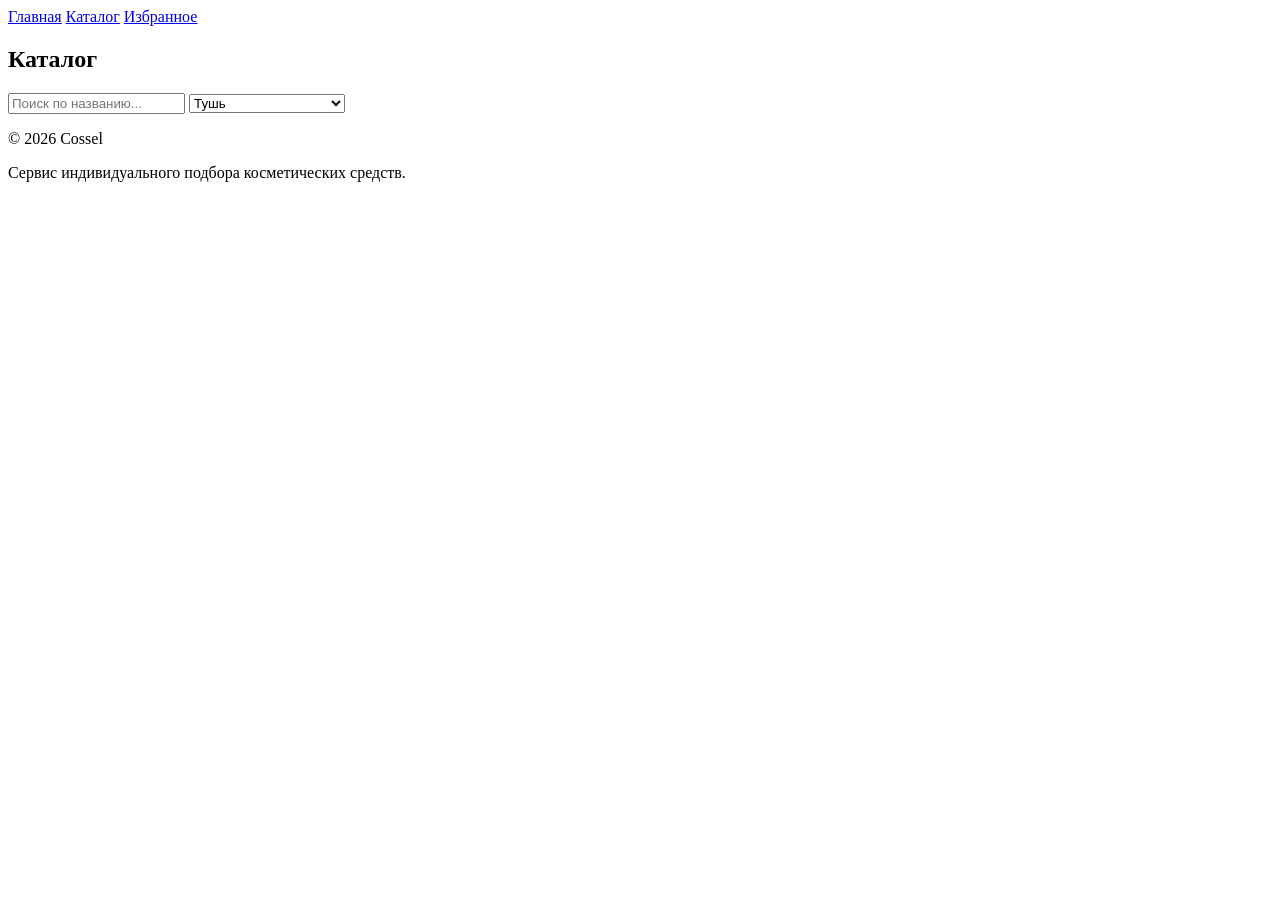
==== pages/catalog.html @ 328da93a "HTML каталог" ====
<!doctype html>
<html lang="ru">
  <head>
    <meta charset="UTF-8" />
    <meta name="viewport" content="width=device-width, initial-scale=1.0" />
    <title>Cossel | Каталог</title>
    <link rel="stylesheet" href="../css/style.css" />
  </head>
  <body>
    <header>
      <nav>
        <a href="../index.html">Главная</a>
        <a href="catalog.html">Каталог</a>
        <a href="favorites.html">Избранное</a>
      </nav>
    </header>
    <main>
      <section class="catalog-section">
        <h1>Каталог</h1>

        <!-- Фильтры -->
        <div class="filters">
          <input type="text" id="search" placeholder="Поиск по названию..." />

          <select id="filterCategory">
            <optgroup label="Глаза">
              <option value="Тушь">Тушь</option>
              <option value="Тени для век">Палетка теней</option>
              <option value="Подводка">Подводка</option>
              <option value="Глиттер">Карандаш для глаз</option>
            </optgroup>

            <optgroup label="Лицо">
              <option value="Тональный крем">Тональный крем</option>
              <option value="Пудра">Пудра</option>
              <option value="Консилер">Консилер</option>
              <option value="Румяна">Румяна</option>
              <option value="Хайлайтер">Хайлайтер</option>
              <option value="Глиттер">Праймер</option>
              <option value="Глиттер">Бронзер</option>
            </optgroup>

            <optgroup label="Губы">
              <option value="Помада">Помада</option>
              <option value="Блеск для губ">Блеск для губ</option>
              <option value="Карандаш для губ">Карандаш для губ</option>
              <option value="Карандаш для губ">Тинт</option>
            </optgroup>
          </select>
        </div>

        <!-- Каталог (JS заполнит карточками) -->
        <div id="catalog" class="catalog-grid">
          <!-- Карточки товаров -->
        </div>

        <!-- Сообщение, если ничего не найдено -->
        <div id="catalogEmpty" class="empty-message" style="display: none">
          <p>По вашему запросу ничего не найдено.</p>
        </div>
      </section>
    </main>
    <footer>
      <p>© 2026 Cossel</p>
      <p>Сервис индивидуального подбора косметических средств.</p>
    </footer>
    <script src="../js/main.js"></script>
  </body>
</html>
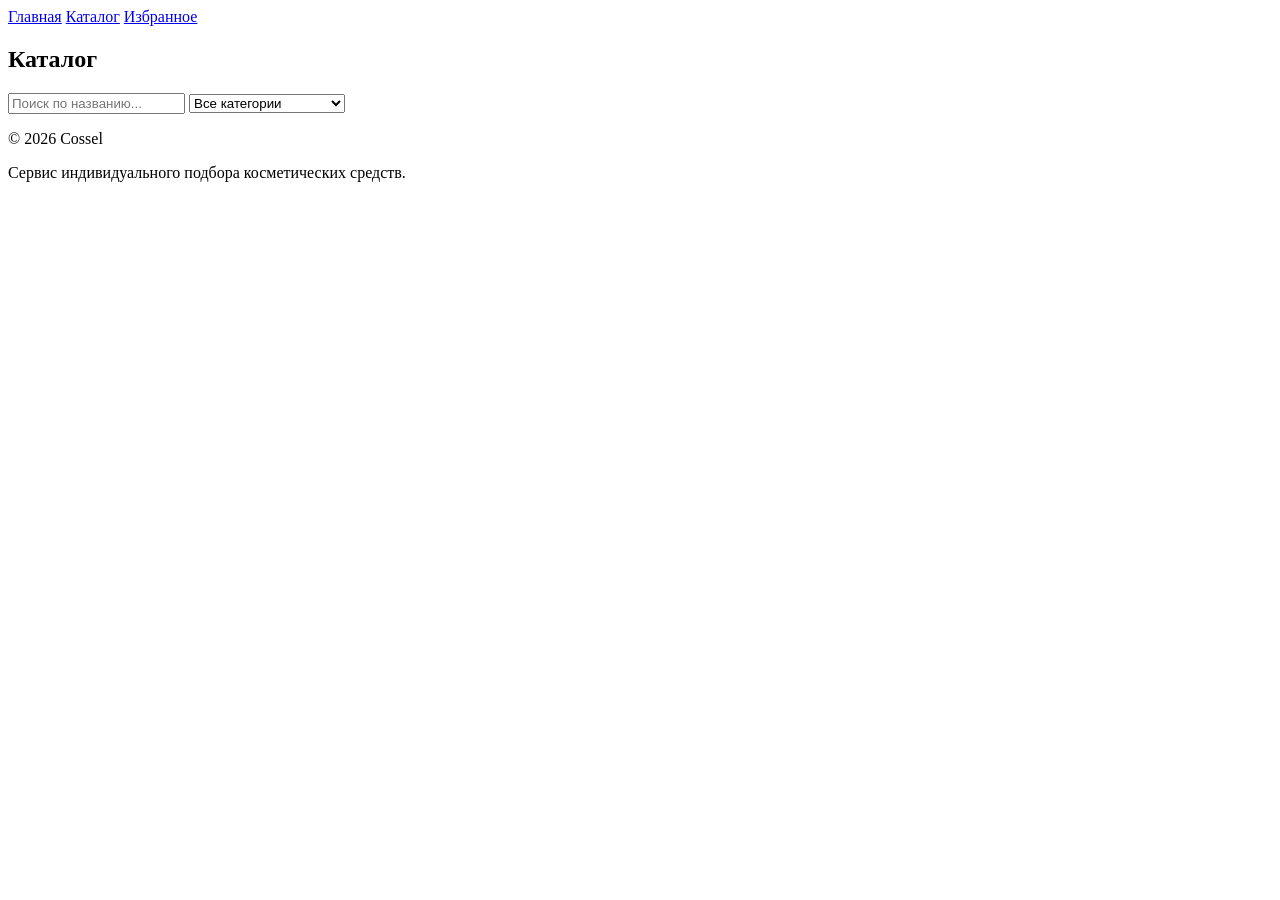
==== commit 88e64290: "HTML небольшие исправления всех страниц" ====
--- a/pages/catalog.html
+++ b/pages/catalog.html
@@ -23,11 +23,12 @@
           <input type="text" id="search" placeholder="Поиск по названию..." />
 
           <select id="filterCategory">
+            <option value="">Все категории</option>
             <optgroup label="Глаза">
               <option value="Тушь">Тушь</option>
-              <option value="Тени для век">Палетка теней</option>
+              <option value="Палетка теней">Палетка теней</option>
               <option value="Подводка">Подводка</option>
-              <option value="Глиттер">Карандаш для глаз</option>
+              <option value="Карандаш для глаз">Карандаш для глаз</option>
             </optgroup>
 
             <optgroup label="Лицо">
@@ -36,15 +37,15 @@
               <option value="Консилер">Консилер</option>
               <option value="Румяна">Румяна</option>
               <option value="Хайлайтер">Хайлайтер</option>
-              <option value="Глиттер">Праймер</option>
-              <option value="Глиттер">Бронзер</option>
+              <option value="Праймер">Праймер</option>
+              <option value="Бронзер">Бронзер</option>
             </optgroup>
 
             <optgroup label="Губы">
               <option value="Помада">Помада</option>
               <option value="Блеск для губ">Блеск для губ</option>
               <option value="Карандаш для губ">Карандаш для губ</option>
-              <option value="Карандаш для губ">Тинт</option>
+              <option value="Тинт">Тинт</option>
             </optgroup>
           </select>
         </div>
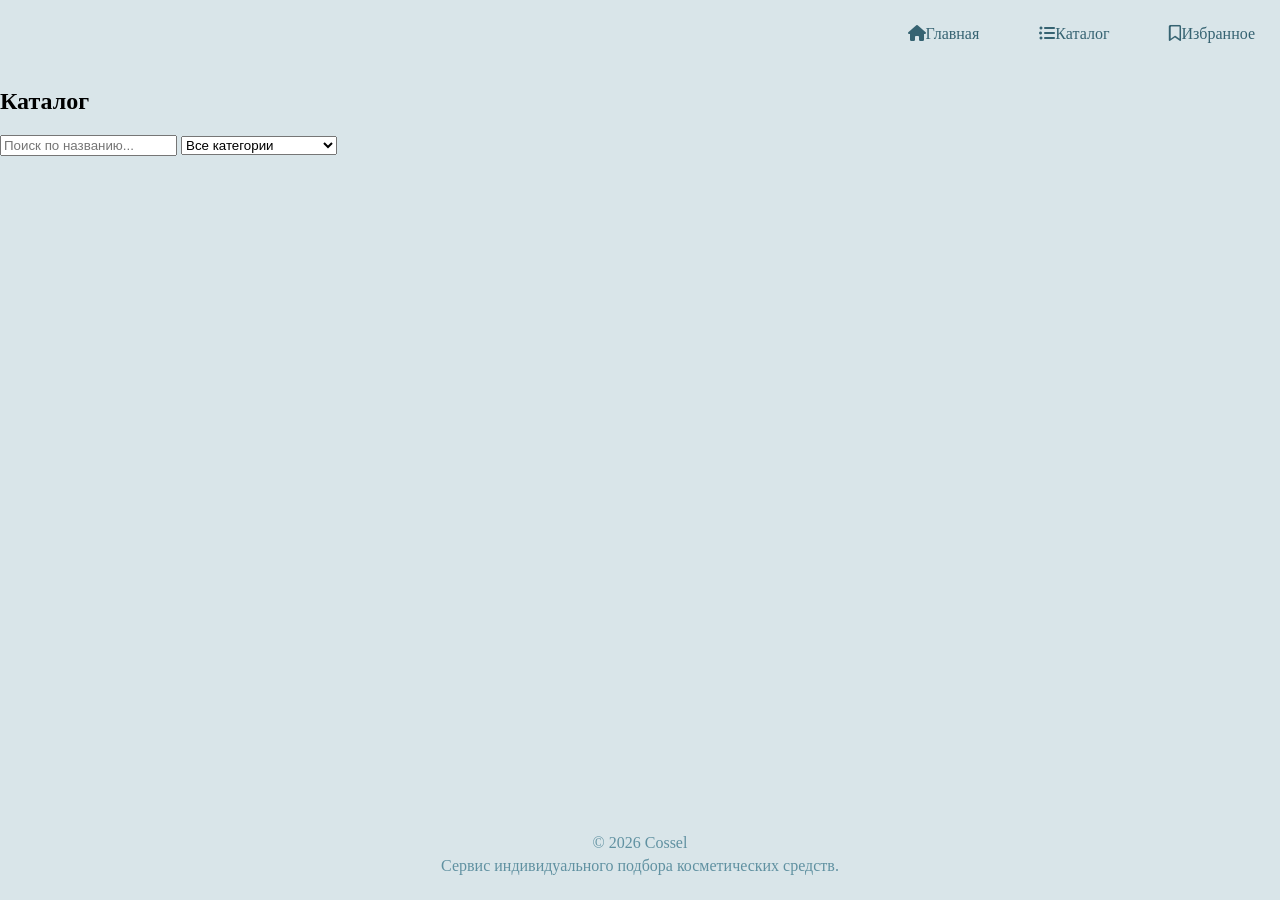
==== commit fd96ca8f: "CSS добавление цветов на главной" ====
--- a/pages/catalog.html
+++ b/pages/catalog.html
@@ -5,13 +5,15 @@
     <meta name="viewport" content="width=device-width, initial-scale=1.0" />
     <title>Cossel | Каталог</title>
     <link rel="stylesheet" href="../css/style.css" />
+    <link rel="stylesheet" href="https://cdnjs.cloudflare.com/ajax/libs/font-awesome/6.5.2/css/all.min.css"
+    />
   </head>
   <body>
     <header>
       <nav>
-        <a href="../index.html">Главная</a>
-        <a href="catalog.html">Каталог</a>
-        <a href="favorites.html">Избранное</a>
+        <a href="../index.html"><i class="fa-solid fa-house"></i>Главная</a>
+        <a href="catalog.html"><i class="fa-solid fa-list-ul"></i>Каталог</a>
+        <a href="favorites.html"><i class="fa-regular fa-bookmark"></i>Избранное</a>
       </nav>
     </header>
     <main>
--- a/css/style.css
+++ b/css/style.css
@@ -0,0 +1,71 @@
+body {
+    background-color: #d9e5e9;
+    margin: 0;
+    min-height: 100vh;
+    display: flex;
+    flex-direction: column;
+}
+main {
+    flex: 1;
+}
+footer {
+    text-align: center;
+    margin-bottom: 20px;
+}
+footer p {
+    margin: 5px 0;
+    color: #6091a1;
+}
+nav {
+    display: flex;
+    justify-content: flex-end;
+    gap: 60px;
+    padding: 25px;
+}
+nav a {
+    text-decoration: none;
+    color: #366372;
+}
+.mainpage {
+    color: #366372;
+    font-family: Georgia, serif;
+    text-align: center;
+}
+.mainpage h1 {
+    font-family: "Petit Formal Script", cursive;
+    font-weight: 400;
+    font-size: 100px;
+    margin-bottom: 60px;
+    color: #1e4b5a;
+}
+.maintext {
+    font-size: 30px;
+    margin: 5px 0;
+}
+.mainpage label {
+    display: block;
+    margin-top: 60px;
+    font-size: 30px;
+}
+#userName {
+    width: 300px;
+    padding: 10px;
+    border-radius: 14px;
+    margin-bottom: 60px;
+}
+.mainpage input {
+    font-family: Georgia, serif;
+    font-size: 20px;
+    border: 2px solid #aa81a1;
+}
+.button-chooseproduct {
+    font-family: Georgia, serif;
+    font-size: 35px;
+    cursor: pointer;
+    padding: 30px;
+    border-radius: 14px;
+    width: 500px;
+    border-color: #aa81a1;
+    background-color: #f7e3ea;
+    color: #aa81a1;
+}
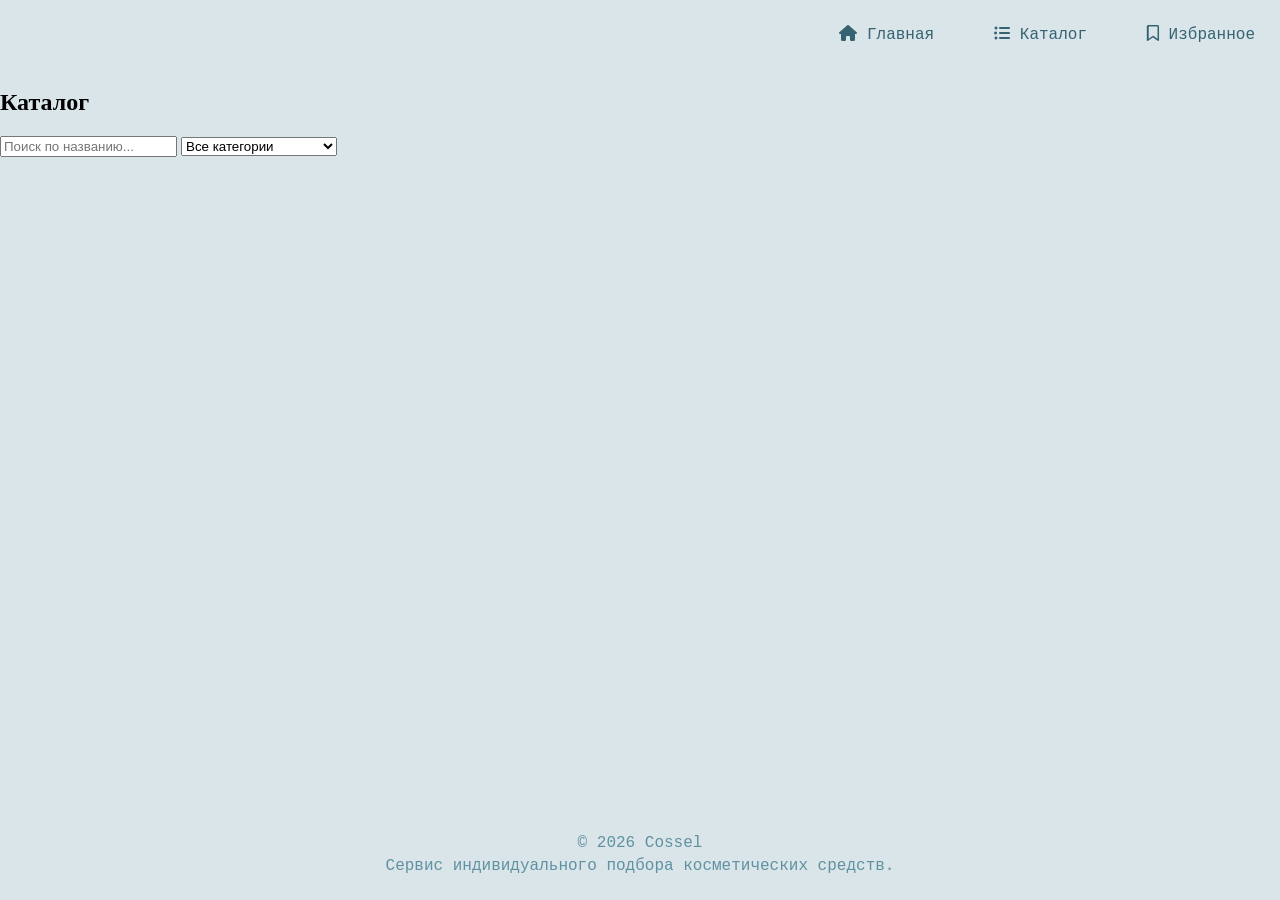
==== commit c002a440: "изменение шрифтов" ====
--- a/pages/catalog.html
+++ b/pages/catalog.html
@@ -11,9 +11,9 @@
   <body>
     <header>
       <nav>
-        <a href="../index.html"><i class="fa-solid fa-house"></i>Главная</a>
-        <a href="catalog.html"><i class="fa-solid fa-list-ul"></i>Каталог</a>
-        <a href="favorites.html"><i class="fa-regular fa-bookmark"></i>Избранное</a>
+        <a href="../index.html"><i class="fa-solid fa-house"></i> Главная</a>
+        <a href="catalog.html"><i class="fa-solid fa-list-ul"></i> Каталог</a>
+        <a href="favorites.html"><i class="fa-regular fa-bookmark"></i> Избранное</a>
       </nav>
     </header>
     <main>
--- a/css/style.css
+++ b/css/style.css
@@ -11,6 +11,7 @@
 footer {
     text-align: center;
     margin-bottom: 20px;
+    font-family: Courier New, monospace;
 }
 footer p {
     margin: 5px 0;
@@ -21,6 +22,7 @@
     justify-content: flex-end;
     gap: 60px;
     padding: 25px;
+    font-family: Courier New, monospace;
 }
 nav a {
     text-decoration: none;
@@ -28,7 +30,7 @@
 }
 .mainpage {
     color: #366372;
-    font-family: Georgia, serif;
+    font-family: Courier New, monospace;
     text-align: center;
 }
 .mainpage h1 {
@@ -54,13 +56,14 @@
     margin-bottom: 60px;
 }
 .mainpage input {
-    font-family: Georgia, serif;
+    font-family: Courier New, monospace;
     font-size: 20px;
     border: 2px solid #aa81a1;
 }
 .button-chooseproduct {
-    font-family: Georgia, serif;
+    font-family: Courier New, monospace;
     font-size: 35px;
+    font-weight: 700;
     cursor: pointer;
     padding: 30px;
     border-radius: 14px;
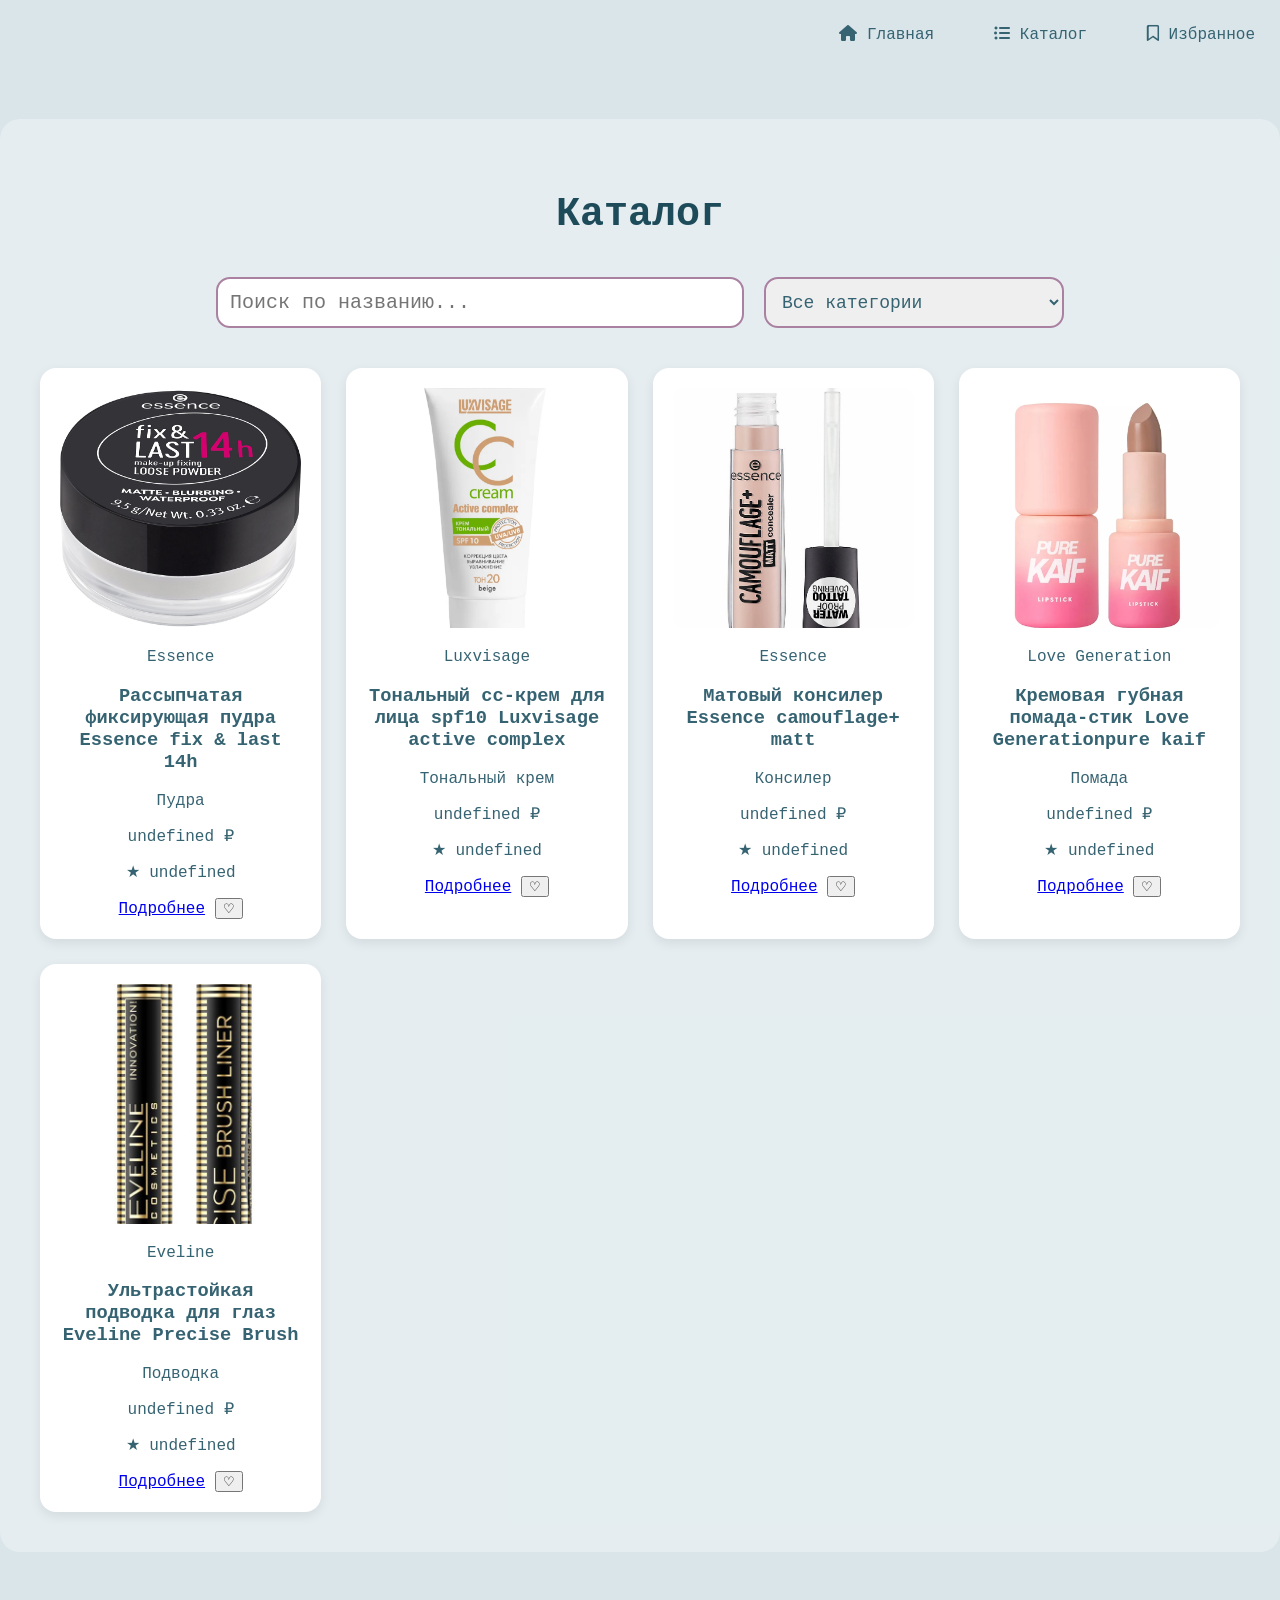
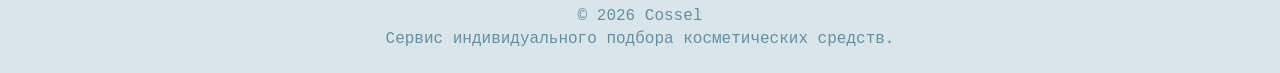
==== commit 21982e70: "javascript начало" ====
--- a/pages/catalog.html
+++ b/pages/catalog.html
@@ -67,6 +67,6 @@
       <p>© 2026 Cossel</p>
       <p>Сервис индивидуального подбора косметических средств.</p>
     </footer>
-    <script src="../js/main.js"></script>
+    <script src="../js/main.js" defer></script>
   </body>
 </html>
--- a/css/style.css
+++ b/css/style.css
@@ -4,6 +4,7 @@
     min-height: 100vh;
     display: flex;
     flex-direction: column;
+    font-family: "Courier New", monospace;
 }
 main {
     flex: 1;
@@ -11,7 +12,6 @@
 footer {
     text-align: center;
     margin-bottom: 20px;
-    font-family: Courier New, monospace;
 }
 footer p {
     margin: 5px 0;
@@ -22,7 +22,6 @@
     justify-content: flex-end;
     gap: 60px;
     padding: 25px;
-    font-family: Courier New, monospace;
 }
 nav a {
     text-decoration: none;
@@ -30,7 +29,6 @@
 }
 .mainpage {
     color: #366372;
-    font-family: Courier New, monospace;
     text-align: center;
 }
 .mainpage h1 {
@@ -39,6 +37,8 @@
     font-size: 100px;
     margin-bottom: 60px;
     color: #1e4b5a;
+    opacity: 0;
+    animation: fadeIn 1s ease forwards;
 }
 .maintext {
     font-size: 30px;
@@ -54,7 +54,7 @@
     padding: 10px;
     border-radius: 14px;
     margin-bottom: 60px;
-}
+}  
 .mainpage input {
     font-family: Courier New, monospace;
     font-size: 20px;
@@ -68,7 +68,184 @@
     padding: 30px;
     border-radius: 14px;
     width: 500px;
+    max-width: 80%;
     border-color: #aa81a1;
     background-color: #f7e3ea;
     color: #aa81a1;
+    transform: translateY(0);
+    transition: 0.3s;
+}
+@keyframes fadeIn {
+    from {
+        opacity: 0;
+        transform: translateY(20px);
+    }
+    to {
+        opacity: 1;
+        transform: translateY(0);
+    }
+}
+.maintext:first-of-type {
+    opacity: 0;
+    animation: fadeIn 1s ease forwards;
+    animation-delay: 1s;
+}
+.maintext:nth-of-type(2) {
+    opacity: 0;
+    animation: fadeIn 1s ease forwards;
+    animation-delay: 1.5s;
+}
+#quizForm {
+    max-width: 800px;
+    margin: 50px auto;
+    padding: 40px;
+    background-color: rgba(255, 255, 255, 0.3);
+    border-radius: 20px;
+    text-align: center;
+    color: #366372;
+}
+.quiz-step h2 {
+    font-size: 40px;
+    margin-bottom: 40px;
+    color: #1e4b5a;
+}
+#quizCategory {
+    width: 350px;
+    padding: 12px;
+    border-radius: 14px;
+    border: 2px solid #aa81a1;
+    font-family: Courier New, monospace;
+    font-size: 18px;
+    color: #366372;
+}
+fieldset {
+    border: 2px solid #aa81a1;
+    border-radius: 16px;
+    padding: 25px;
+    margin: 30px auto;
+    max-width: 600px;
+}
+.button-next,
+.button-prev {
+    margin: 20px 10px;
+    padding: 15px 30px;
+    border-radius: 14px;
+    border: 2px solid #aa81a1;
+    background-color: #f7e3ea;
+    color: #aa81a1;
+    font-family: Courier New, monospace;
+    font-size: 24px;
+    cursor: pointer;
+    transition: 0.3s;
+}
+h1 {
+    text-align: center;
+    font-size: 40px;
+    margin-bottom: 40px;
+    color: #1e4b5a;
+}
+.favorites-section,
+.catalog-section  {
+    max-width: 1200px;
+    margin: 50px auto;
+    padding: 40px;
+    background-color: rgba(255, 255, 255, 0.3);
+    border-radius: 20px;
+    color: #366372;
+}
+.catalog-grid {
+    display: grid;
+    grid-template-columns: repeat(
+        auto-fit,
+        minmax(250px, 1fr)
+    );
+    gap: 25px;
+}
+.product-card {
+    background-color: white;
+    border-radius: 16px;
+    padding: 20px;
+    text-align: center;
+    box-shadow: 0 4px 12px rgba(0, 0, 0, 0.08);
+}
+.filters {
+    display: flex;
+    justify-content: center;
+    gap: 20px;
+    margin-bottom: 40px;
+    flex-wrap: wrap;
+}
+#search {
+    width: 500px;
+    padding: 12px;
+    border-radius: 14px;
+    border: 2px solid #aa81a1;
+    font-family: "Courier New", monospace;
+    font-size: 20px;
+    color: #366372;
+}
+#filterCategory {
+    width: 300px;
+    padding: 12px;
+    border-radius: 14px;
+    border: 2px solid #aa81a1;
+    font-family: "Courier New", monospace;
+    font-size: 18px;
+    color: #366372;
+}
+.product-section {
+    max-width: 1000px;
+    margin: 50px auto;
+    padding: 40px;
+}
+.product-detail {
+    background-color: rgba(255, 255, 255, 0.3);
+    border-radius: 20px;
+    padding: 40px;
+    text-align: center;
+    color: #366372;
+}
+.product-detail img {
+    width: 300px;
+    max-width: 100%;
+    border-radius: 16px;
+    margin-bottom: 30px;
+}
+.product-detail p {
+    font-size: 20px;
+    margin: 15px 0;
+}
+.product-detail button {
+    margin-top: 30px;
+    padding: 15px 30px;
+    border-radius: 14px;
+    border: 2px solid #aa81a1;
+    background-color: #f7e3ea;
+    color: #aa81a1;
+    font-family: "Courier New", monospace;
+    font-size: 22px;
+    cursor: pointer;
+    transition: 0.3s;
+}
+#userName:focus,
+#quizCategory:focus,
+#search:focus,
+#filterCategory:focus {
+    outline: none;
+    box-shadow: 0 0 8px rgba(170, 129, 161, 0.5);
+}
+.button-chooseproduct:hover,
+.button-next:hover,
+.button-prev:hover,
+.product-detail button:hover {
+    background-color: #aa81a1;
+    color: white;
+    transform: translateY(3px);
+}
+.product-card img {
+    width: 100%;
+    height: 240px;
+    object-fit: cover;
+    border-radius: 12px;
+    margin-bottom: 15px;
 }
